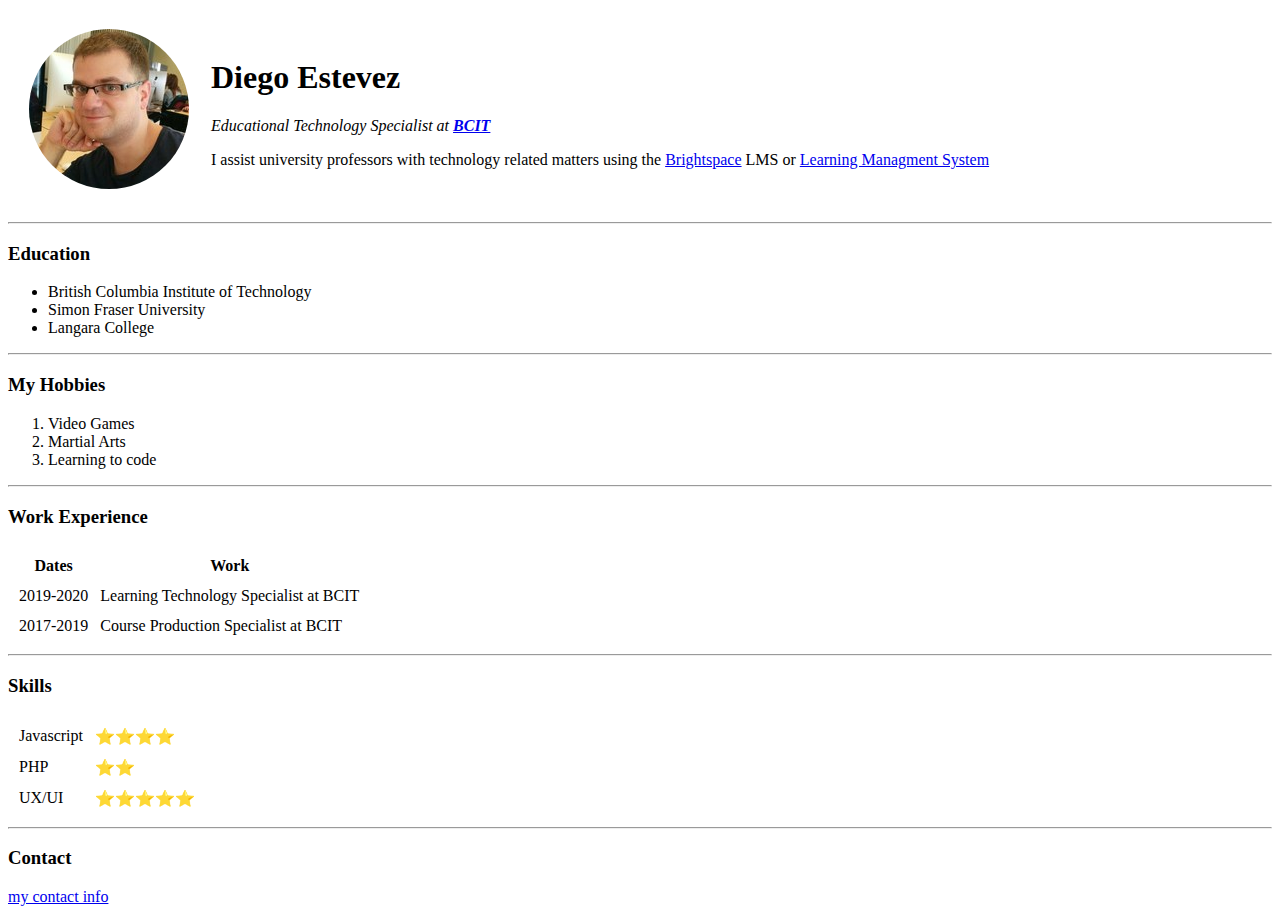
==== index.html @ b25fec47 "Added Initial CV website files" ====
<!DOCTYPE html>
<html lang="en" dir="ltr">

<head>
  <meta charset="utf-8">
  <title>Diego's Website</title>
</head>

<body>
  <table cellspacing="20">
    <tr>
      <td><img src="img/me.png" alt="Diego Estevez profile picture"></td>
      <td>
        <h1>Diego Estevez</h1>
        <p><em>Educational Technology Specialist at <strong><a href="https://www.bcit.ca/">BCIT</a></strong></em></p>
        <p>
          I assist university professors with technology related matters using the <a href="d2l.com">Brightspace</a> LMS or <a href="https://en.wikipedia.org/wiki/Learning_management_system">Learning Managment System</a>
        </p>
      </td>
    </tr>
  </table>
  <hr>
  <h3>Education</h3>
  <ul>
    <li>British Columbia Institute of Technology</li>
    <li>Simon Fraser University</li>
    <li>Langara College</li>
  </ul>
  <hr>
  <h3>My Hobbies</h3>
  <ol>
    <li>Video Games</li>
    <li>Martial Arts</li>
    <li>Learning to code</li>
  </ol>
  <hr>
  <h3>Work Experience</h3>
  <table cellspacing='10'>
    <thead>
      <th>Dates</th>
      <th>Work</th>
    </thead>
    <tr>
      <td>2019-2020 </td>
      <td>Learning Technology Specialist at BCIT</td>
    </tr>
    <tr>
      <td>2017-2019</td>
      <td>Course Production Specialist at BCIT</td>
    </tr>
  </table>
  <hr>
  <h3>Skills</h3>
  <table cellspacing='10'>
    <tbody>
      <tr>
        <td>Javascript</td>
        <td>⭐️⭐️⭐️⭐️</td>
      </tr>
      <tr>
        <td>PHP</td>
        <td>⭐️⭐️</td>
      </tr>
      <tr>
        <td>UX/UI</td>
        <td>⭐️⭐️⭐️⭐️⭐️</td>
      </tr>
    </tbody>
  </table>
  <hr>
  <h3>Contact</h3>
  <p><a href="contact.html"> my contact info</a></p>
</body>

</html>
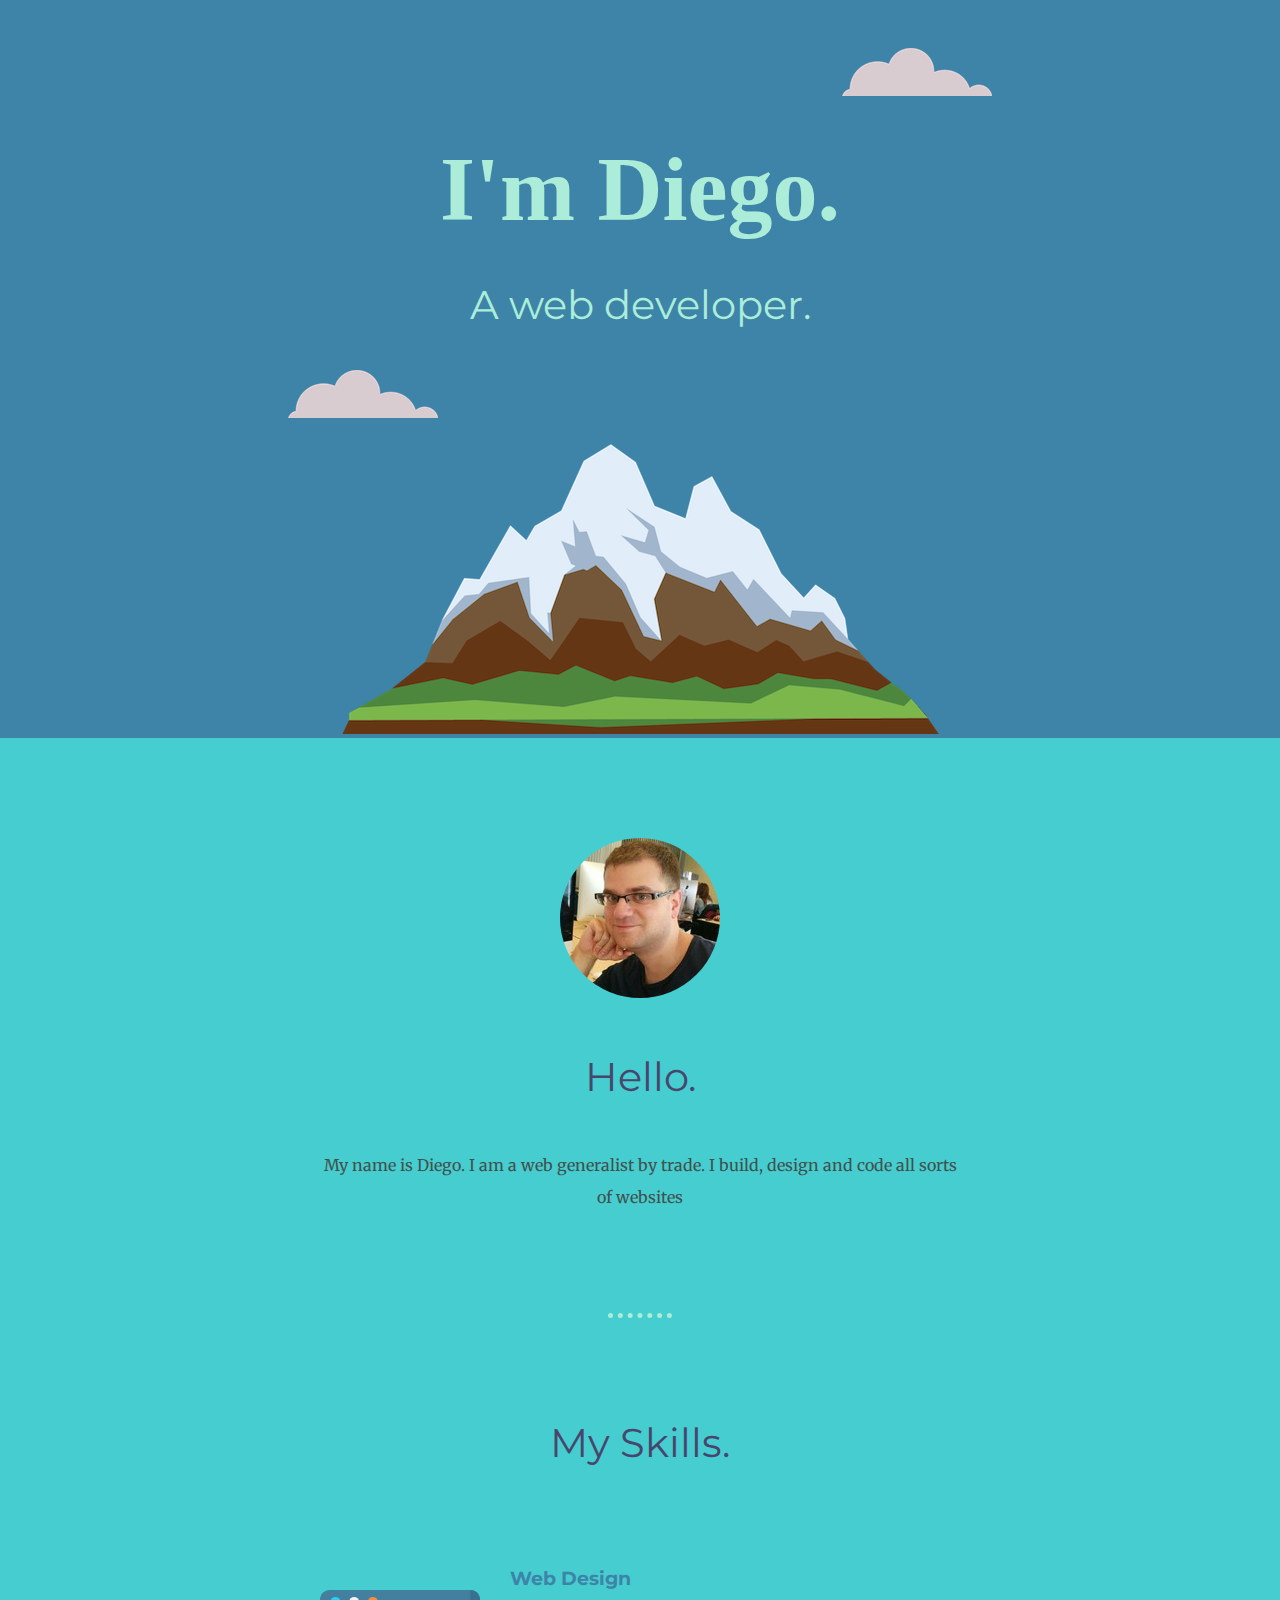
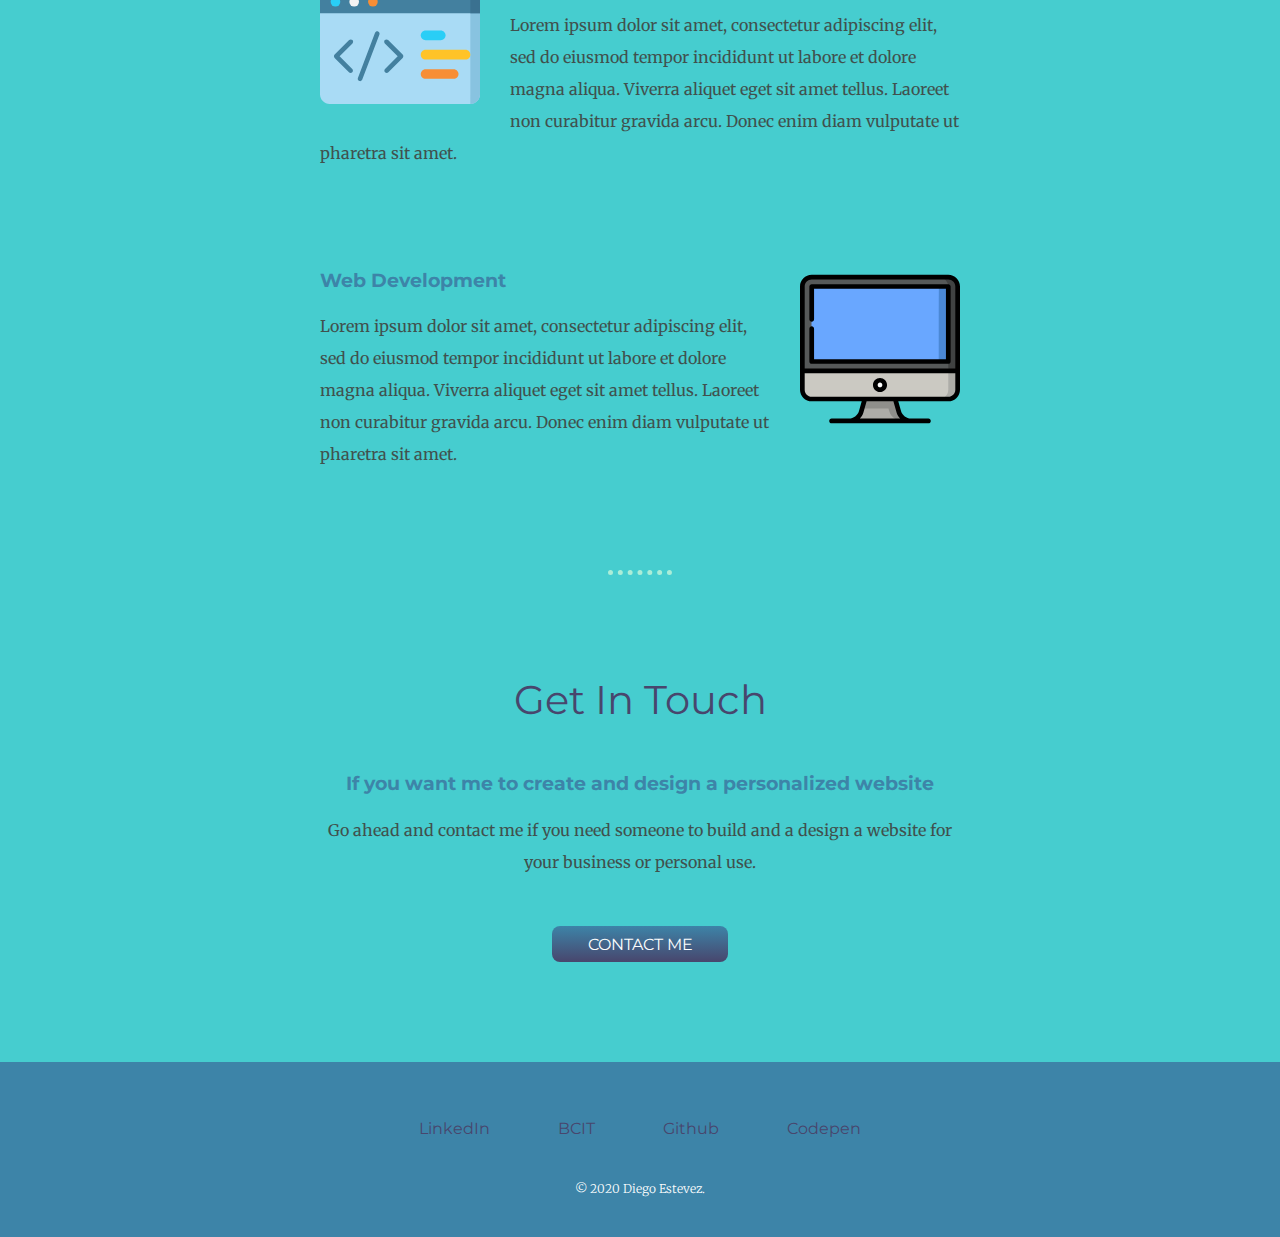
==== commit 2c4de33f: "Add files via upload" ====
--- a/index.html
+++ b/index.html
@@ -3,73 +3,64 @@
 
 <head>
   <meta charset="utf-8">
-  <title>Diego's Website</title>
+  <title>Diego Estevez</title>
+  <link rel="stylesheet" href="css/styles.css">
+  <link rel="icon" href="favicon.ico">
+  <link href="https://fonts.googleapis.com/css2?family=Merriweather&family=Montserrat&family=Sacramento&display=swap" rel="stylesheet">
 </head>
 
 <body>
-  <table cellspacing="20">
-    <tr>
-      <td><img src="img/me.png" alt="Diego Estevez profile picture"></td>
-      <td>
-        <h1>Diego Estevez</h1>
-        <p><em>Educational Technology Specialist at <strong><a href="https://www.bcit.ca/">BCIT</a></strong></em></p>
-        <p>
-          I assist university professors with technology related matters using the <a href="d2l.com">Brightspace</a> LMS or <a href="https://en.wikipedia.org/wiki/Learning_management_system">Learning Managment System</a>
+  <div class="top-container">
+    <img class="top-cloud" src="img/cloud.png" alt="cloud-img">
+    <h1>I'm Diego.</h1>
+    <h2>A <span class="web">web</span> developer.</h2>
+    <img class="bottom-cloud" src="img/cloud.png" alt="cloud-img">
+    <img class="mountain" src="img/mountain.png" alt="mountain-img">
+  </div>
+  <div class="middle-container">
+    <div class="profile">
+      <img class="me" src="img/me.png" alt="image of Diego">
+      <h2>Hello.</h2>
+      <p>My name is Diego. I am a web generalist by trade. I build, design and code all sorts of websites</p>
+    </div>
+    <hr>
+    <div class="skills">
+      <h2>My Skills.</h2>
+      <div class="skill-row">
+        <img class="computer" src="img/code.svg" alt="placeholder">
+        <h3>Web Design</h3>
+        <p>Lorem ipsum dolor sit amet, consectetur adipiscing elit, sed do eiusmod tempor incididunt ut labore et dolore magna aliqua. Viverra aliquet eget sit amet tellus. Laoreet non curabitur gravida arcu. Donec enim diam vulputate ut pharetra sit
+          amet.
         </p>
-      </td>
-    </tr>
-  </table>
-  <hr>
-  <h3>Education</h3>
-  <ul>
-    <li>British Columbia Institute of Technology</li>
-    <li>Simon Fraser University</li>
-    <li>Langara College</li>
-  </ul>
-  <hr>
-  <h3>My Hobbies</h3>
-  <ol>
-    <li>Video Games</li>
-    <li>Martial Arts</li>
-    <li>Learning to code</li>
-  </ol>
-  <hr>
-  <h3>Work Experience</h3>
-  <table cellspacing='10'>
-    <thead>
-      <th>Dates</th>
-      <th>Work</th>
-    </thead>
-    <tr>
-      <td>2019-2020 </td>
-      <td>Learning Technology Specialist at BCIT</td>
-    </tr>
-    <tr>
-      <td>2017-2019</td>
-      <td>Course Production Specialist at BCIT</td>
-    </tr>
-  </table>
-  <hr>
-  <h3>Skills</h3>
-  <table cellspacing='10'>
-    <tbody>
-      <tr>
-        <td>Javascript</td>
-        <td>⭐️⭐️⭐️⭐️</td>
-      </tr>
-      <tr>
-        <td>PHP</td>
-        <td>⭐️⭐️</td>
-      </tr>
-      <tr>
-        <td>UX/UI</td>
-        <td>⭐️⭐️⭐️⭐️⭐️</td>
-      </tr>
-    </tbody>
-  </table>
-  <hr>
-  <h3>Contact</h3>
-  <p><a href="contact.html"> my contact info</a></p>
+      </div>
+      <div class="skill-row">
+        <img class="computer2" src="img/computer.svg" alt="placeholder">
+        <h3>Web Development</h3>
+        <p>Lorem ipsum dolor sit amet, consectetur adipiscing elit, sed do eiusmod tempor incididunt ut labore et dolore magna aliqua. Viverra aliquet eget sit amet tellus. Laoreet non curabitur gravida arcu. Donec enim diam vulputate ut pharetra sit
+          amet.
+        </p>
+      </div>
+    </div>
+    <hr>
+    <div class="contact-me">
+      <h2>Get In Touch</h2>
+      <h3>If you want me to create and design a personalized website</h3>
+      <p>Go ahead and contact me if you need someone to build and a design a website for your business or personal use.</p>
+      <div class="btn">
+        <a class="btn-text" href="mailto:diegoestevez34@gmail.com">CONTACT ME</a>
+      </div>
+    </div>
+  </div>
+
+
+  <div class="bottom-container">
+    <a class="footer-link"
+      href="https://ca.linkedin.com/in/diego-estevez-76b61411a?challengeId=AQFf3ec5uZQ3pwAAAXMcCUy8aEcgyY95WfdbAv-YkdPasWqf1-BnbREPvSXX1T36entvriVEI9aF77_Di-HFC_NA5Y4Zh3_EiQ&submissionId=4d63fcc4-8cae-1e16-9127-70d5d5cfa256">LinkedIn</a>
+    <a class="footer-link" href="https://www.bcit.ca/learning-teaching-centre/staff-directory/">BCIT</a>
+    <a class="footer-link" href="#">Github</a>
+      <a class="footer-link" href="#">Codepen</a>
+    <p class="copyright">© 2020 Diego Estevez.</p>
+  </div>
 </body>
 
 </html>
--- a/css/styles.css
+++ b/css/styles.css
@@ -0,0 +1,154 @@
+body {
+  margin: 0;
+  color: #40514e;
+  text-align: center;
+  font-family: 'Merriweather', serif;
+}
+
+h1 {
+  margin: 0 auto 0 auto;
+  font-family: Copperplate,"Copperplate Gothic Light",fantasy;
+  font-size: 5.625rem;
+  color: #abedd8;
+  line-height: 2;
+}
+
+h2 {
+  font-family: 'Montserrat', sans-serif;
+  font-size: 2.5rem;
+  font-weight: normal;
+  color: #abedd8;
+  margin-bottom: 3rem;
+  margin-top: 0;
+}
+
+h3 {
+  font-family: 'Montserrat', sans-serif;
+  font-weight: bold;
+  color:  #3d84a8;
+}
+
+a {
+  color: #48466d;
+  font-family: 'Montserrat', sans-serif;
+}
+
+hr {
+  border-style: dotted;
+  border-width: 5px 0 0 0;
+  width: 5%;
+  color: #abedd8;
+  margin: 6.25rem auto;
+}
+
+p {
+  line-height: 2;
+}
+
+.top-container {
+  background-color: #3d84a8;
+  padding-top: 100px;
+  position: relative;
+}
+
+.middle-container {
+  background-color: #46cdcf;
+  padding: 6.25em 0;
+}
+
+.bottom-container {
+  background-color: #3d84a8;
+  line-height: 2;
+  padding-top: 3.125rem;
+  padding-bottom: 1.5rem;
+}
+
+.middle-container h2{
+  color: #48466d;
+}
+
+
+.top-cloud {
+  position: absolute;
+  top: 3rem;
+  right: 18rem;
+}
+
+.bottom-cloud {
+  position: absolute;
+  bottom: 20rem;
+  left: 18rem;
+}
+
+.skill-row {
+  width: 50%;
+  margin: 100px auto;
+  text-align: left;
+}
+
+.computer {
+  width: 25%;
+  float: left;
+  margin: 0 30px 0 0;
+}
+
+.computer2 {
+  width: 25%;
+  float: right;
+  margin: 0 0 0 30px;
+}
+
+
+
+.me {
+  margin-bottom: 3.125rem;
+}
+
+.profile {
+  width: 50%;
+  margin: auto;
+}
+
+.contact-me {
+  width: 50%;
+  margin: auto;
+}
+
+.footer-link {
+  margin: auto 2rem;
+  text-decoration: none;
+}
+
+.footer-link:hover {
+  color: #fcf6f6;
+}
+
+.btn {
+  background-image: linear-gradient(#3d84a8, #48466d);
+  margin: 3rem auto 0 auto;
+  width: 10rem;
+  padding: 0.5rem;
+  border-radius: 8px;
+}
+
+.btn:hover {
+  background-image: linear-gradient(#abedd8, #2bc4ad);
+  cursor: pointer;
+}
+
+.btn-text {
+  color: #fcfefe;
+  text-decoration: none;
+  font-family: 'Montserrat', sans-serif;
+}
+
+.copyright {
+  color: #fcfefe;
+  font-weight: lighter;
+  margin-top: 2rem;
+  font-size: 0.75rem;
+}
+
+.mountain{
+  max-width: 100%;
+}
